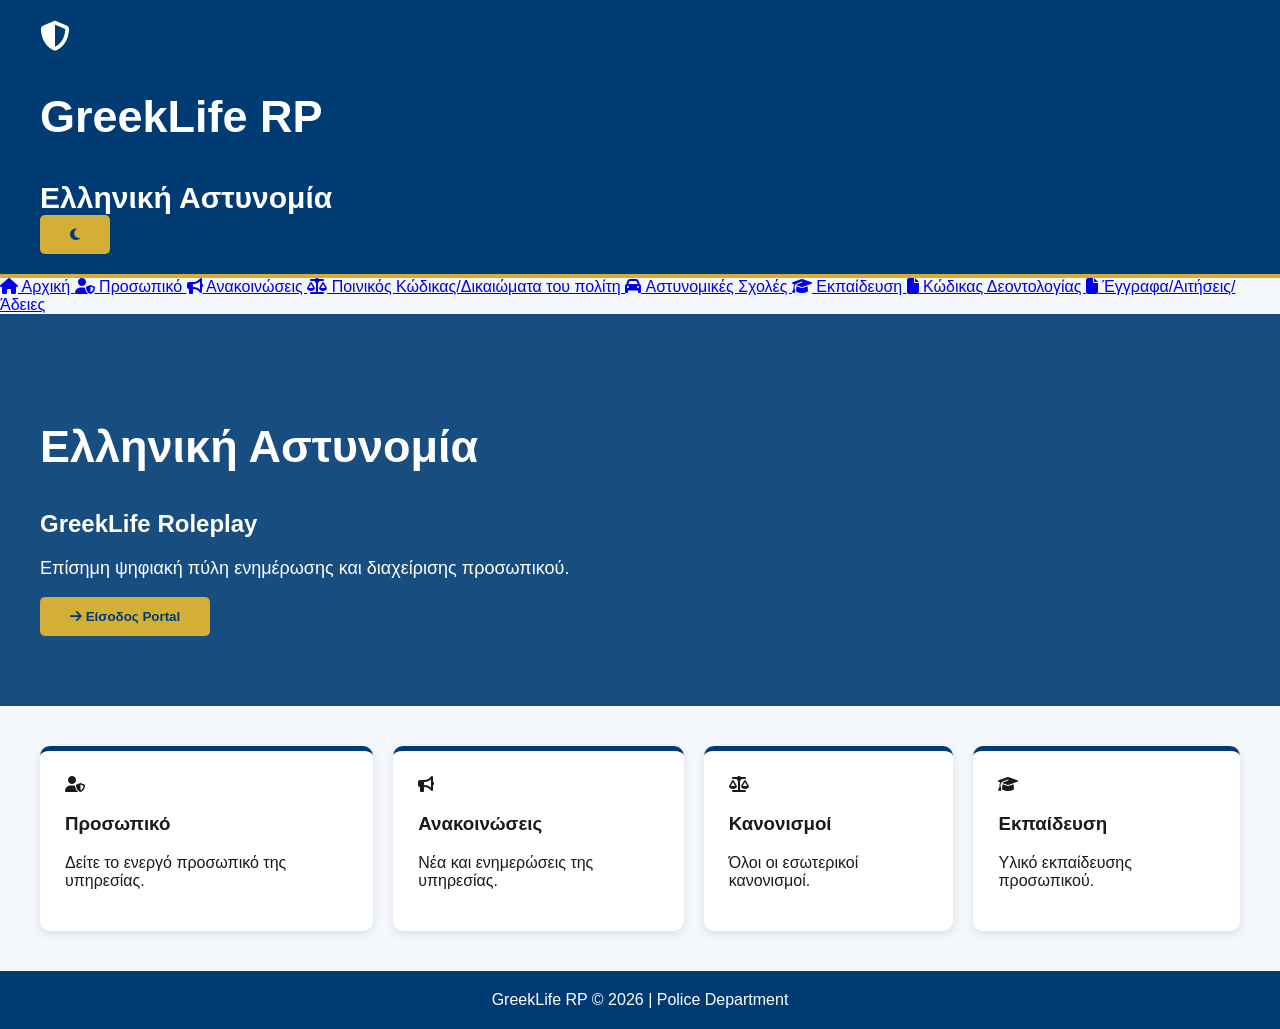
==== index.html/index.html @ 0dd16169 "Add files via upload" ====
<!DOCTYPE html>
<html lang="el">
<head>
    <meta charset="UTF-8">
    <meta name="viewport" content="width=device-width, initial-scale=1.0">

    <title>GreekLife RP | Ελληνική Αστυνομία</title>

    <link rel="stylesheet" href="assets/css/style.css">

    <!-- Icons -->
    <link rel="stylesheet" href="https://cdnjs.cloudflare.com/ajax/libs/font-awesome/6.5.1/css/all.min.css">

</head>

<body>

<header class="topbar">

    <div class="logo">
        <i class="fa-solid fa-shield-halved"></i>
        <div>
            <h2>GreekLife RP</h2>
            <span>Ελληνική Αστυνομία</span>
        </div>
    </div>


    <button id="darkMode">
        <i class="fa-solid fa-moon"></i>
    </button>

</header>


<div class="layout">


<aside class="sidebar">

    <a class="active" href="index.html">
        <i class="fa-solid fa-house"></i>
        Αρχική
    </a>

    <a href="personnel.html">
        <i class="fa-solid fa-user-shield"></i>
        Προσωπικό
    </a>


    <a href="announcements.html">
        <i class="fa-solid fa-bullhorn"></i>
        Ανακοινώσεις
    </a>


    <a href="criminal-code.html">
        <i class="fa-solid fa-scale-balanced"></i>
        Ποινικός Κώδικας/Δικαιώματα του πολίτη
    </a>


    <a href="Astinomikes-Sxoles.html">
        <i class="fa-solid fa-car"></i>
        Aστυνομικές Σχολές
    </a>


    <a href="training.html">
        <i class="fa-solid fa-graduation-cap"></i>
        Εκπαίδευση
    </a>


    <a href="informations.html">
        <i class="fa-solid fa-file"></i>
        Κώδικας Δεοντολογίας
    </a>
 
    <a href="documents.html">
        <i class="fa-solid fa-file"></i>
        Έγγραφα/Αιτήσεις/Άδειες 
    </a>
    

</aside>



<main>


<section class="hero">

    <h1>Ελληνική Αστυνομία</h1>

    <h2>GreekLife Roleplay</h2>

    <p>
        Επίσημη ψηφιακή πύλη ενημέρωσης και διαχείρισης προσωπικού.
    </p>


    <button>
        <i class="fa-solid fa-arrow-right"></i>
        Είσοδος Portal
    </button>


</section>



<section class="cards">


<div class="card">
<i class="fa-solid fa-user-shield"></i>
<h3>Προσωπικό</h3>
<p>Δείτε το ενεργό προσωπικό της υπηρεσίας.</p>
</div>



<div class="card">
<i class="fa-solid fa-bullhorn"></i>
<h3>Ανακοινώσεις</h3>
<p>Νέα και ενημερώσεις της υπηρεσίας.</p>
</div>



<div class="card">
<i class="fa-solid fa-scale-balanced"></i>
<h3>Κανονισμοί</h3>
<p>Όλοι οι εσωτερικοί κανονισμοί.</p>
</div>



<div class="card">
<i class="fa-solid fa-graduation-cap"></i>
<h3>Εκπαίδευση</h3>
<p>Υλικό εκπαίδευσης προσωπικού.</p>
</div>



</section>


</main>


</div>



<footer>

GreekLife RP © 2026 | Police Department

</footer>


<script src="assets/js/main.js"></script>

</body>
</html>
---- index.html/assets/css/style.css ----
/* General */
body {
    margin: 0;
    padding: 0;
    font-family: Arial, sans-serif;
    background: #f4f7fb;
    color: #1a1a1a;
}


/* Header */
header {
    background: #003b73;
    color: white;
    padding: 20px 40px;
    border-bottom: 4px solid #d4af37;
}


.logo {
    font-size: 30px;
    font-weight: bold;
}


nav {
    margin-top: 15px;
}


nav a {
    color: white;
    text-decoration: none;
    margin-right: 20px;
    font-weight: bold;
}


nav a:hover {
    color: #d4af37;
}



/* Main Hero */
.hero {
    background: linear-gradient(
        rgba(0,59,115,0.9),
        rgba(0,59,115,0.9)
    );

    color: white;
    padding: 70px 40px;
}


.hero h1 {
    font-size: 45px;
}


.hero p {
    font-size: 18px;
}



/* Button */
button {
    background: #d4af37;
    color: #003b73;
    border: none;
    padding: 12px 30px;
    font-weight: bold;
    border-radius: 5px;
    cursor: pointer;
}


button:hover {
    background: white;
}



/* Cards */
.cards {
    display: flex;
    gap: 20px;
    padding: 40px;
}


.card {
    background: white;
    border-top: 5px solid #003b73;
    padding: 25px;
    border-radius: 10px;
    box-shadow: 0 3px 10px rgba(0,0,0,0.1);
}


.card h2 {
    color: #003b73;
}



/* Documents Greek Style */

.greek-background {

    background: linear-gradient(
        180deg,
        #0d5eaf,
        #ffffff,
        #0d5eaf
    );

    padding: 40px;
    border-radius: 15px;
}



.document-category {

    background: rgba(255,255,255,0.95);

    border-left: 6px solid #0d5eaf;

    border-radius: 12px;

    padding: 25px;

    margin-bottom: 30px;

    box-shadow: 0 5px 15px rgba(0,0,0,0.2);

}



.document-category h2 {

    color: #0d5eaf;

    border-bottom: 2px solid #0d5eaf;

    padding-bottom: 10px;

}



.document-category h3 {

    color: #003b73;

}



.document-category li {

    margin-bottom: 8px;

}



/* FIME Stages */

.stages {

    display: flex;

    gap: 20px;

    margin-top: 20px;

}



.stage {

    background: white;

    padding: 20px;

    border-radius: 10px;

    border-top: 4px solid #003b73;

    flex: 1;

    box-shadow: 0 3px 10px rgba(0,0,0,0.1);

}



.stage h4 {

    color: #003b73;

}



/* Footer */

footer {

    background: #003b73;

    color: white;

    text-align: center;

    padding: 20px;

}
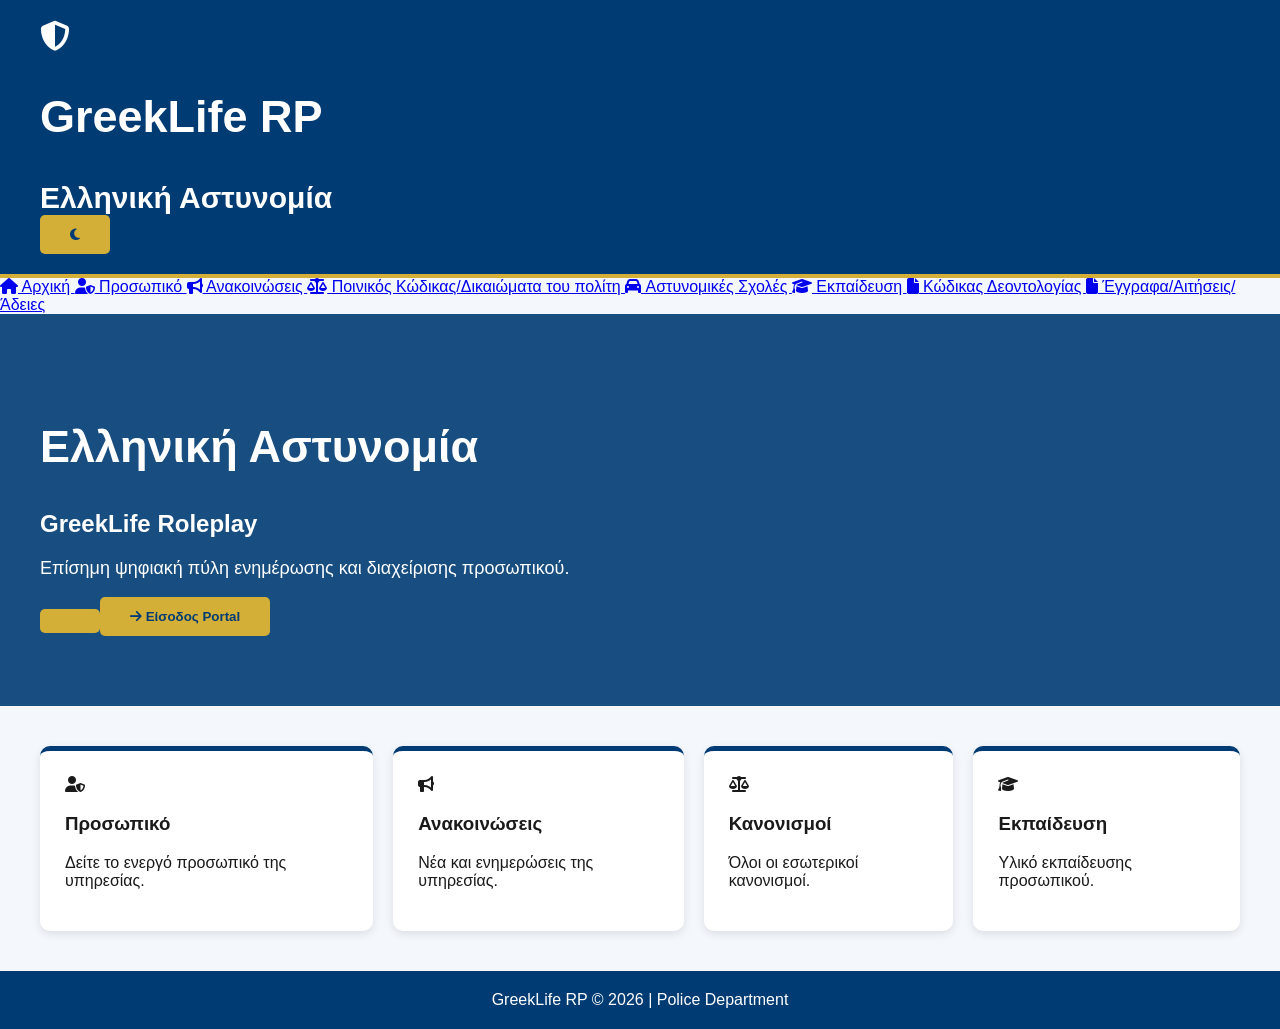
==== commit 0a71f078: "Add files via upload" ====
--- a/index.html/index.html
+++ b/index.html/index.html
@@ -103,9 +103,13 @@
 
 
     <button>
+       <a href="discord.html">
+    <button>
         <i class="fa-solid fa-arrow-right"></i>
         Είσοδος Portal
     </button>
+</a>
+</a>
 
 
 </section>
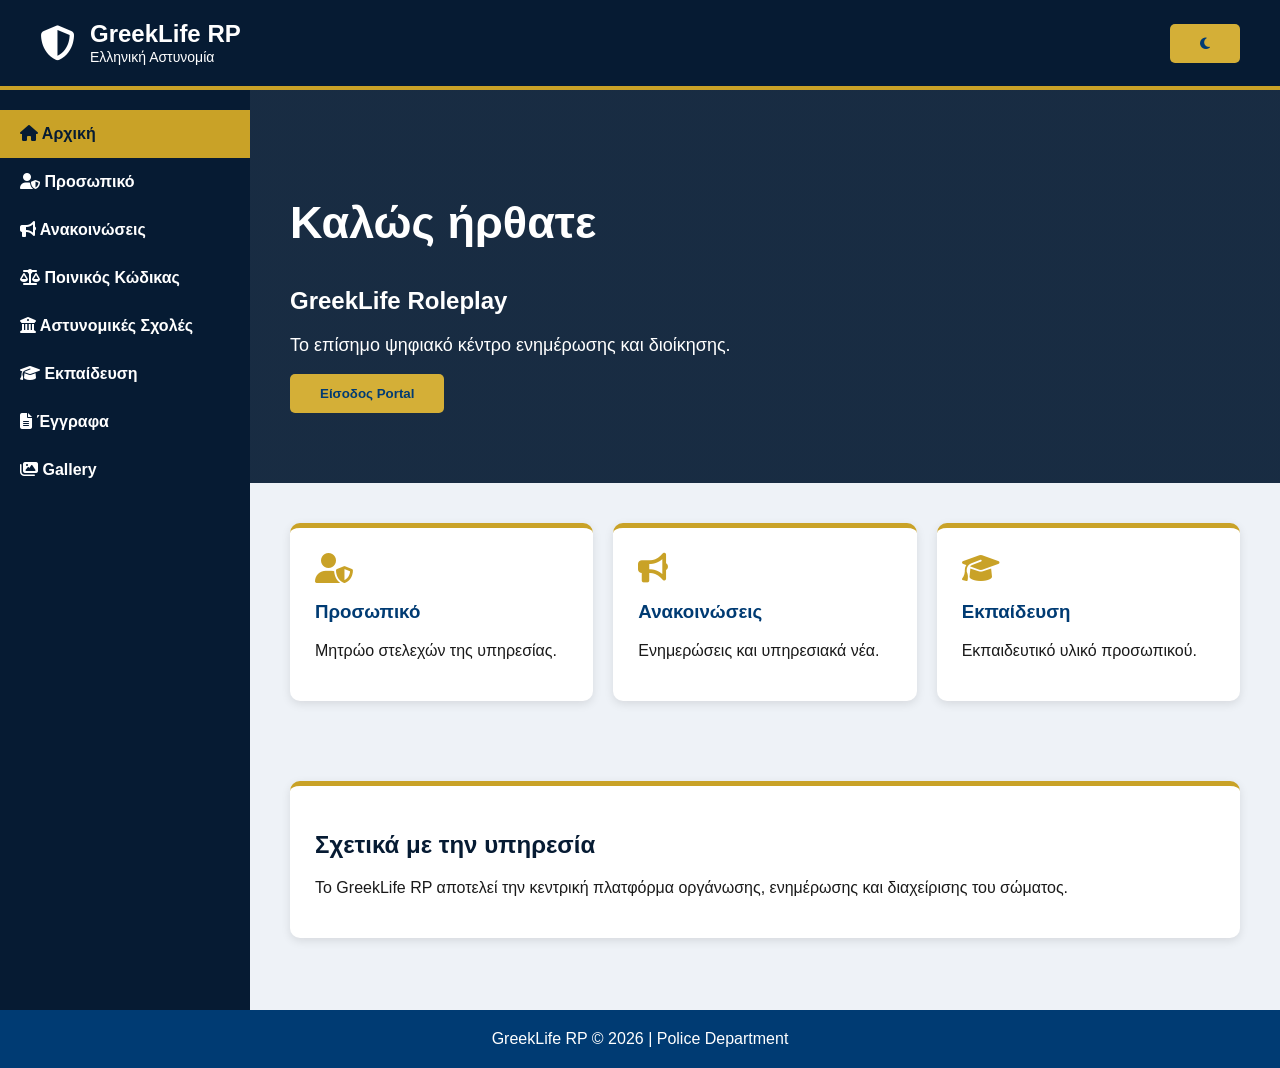
==== commit e369f025: "Add files via upload" ====
--- a/index.html/index.html
+++ b/index.html/index.html
@@ -1,174 +1,490 @@
 <!DOCTYPE html>
 <html lang="el">
+
 <head>
-    <meta charset="UTF-8">
-    <meta name="viewport" content="width=device-width, initial-scale=1.0">
-
-    <title>GreekLife RP | Ελληνική Αστυνομία</title>
-
-    <link rel="stylesheet" href="assets/css/style.css">
-
-    <!-- Icons -->
-    <link rel="stylesheet" href="https://cdnjs.cloudflare.com/ajax/libs/font-awesome/6.5.1/css/all.min.css">
+
+<meta charset="UTF-8">
+
+<meta name="viewport" content="width=device-width, initial-scale=1.0">
+
+<title>GreekLife RP | Αρχική</title>
+
+
+<link rel="stylesheet" href="assets/css/style.css">
+
+
+<link rel="stylesheet"
+href="https://cdnjs.cloudflare.com/ajax/libs/font-awesome/6.5.1/css/all.min.css">
+
+
+<style>
+
+body{
+background:#eef2f7;
+}
+
+
+/* PREMIUM HERO */
+
+.hero{
+
+background:
+linear-gradient(
+rgba(6,27,51,.92),
+rgba(6,27,51,.92)
+);
+
+}
+
+
+
+/* PREMIUM CARDS */
+
+
+.card{
+
+border-top:5px solid #c9a227;
+
+transition:.3s;
+
+}
+
+
+
+.card:hover{
+
+transform:translateY(-8px);
+
+box-shadow:0 8px 20px rgba(0,0,0,.2);
+
+}
+
+
+
+.card i{
+
+color:#c9a227;
+
+}
+
+
+
+
+
+/* SIDEBAR */
+
+.sidebar{
+
+background:#061b33;
+
+}
+
+
+
+.sidebar a:hover,
+.sidebar .active{
+
+background:#c9a227;
+
+color:#061b33;
+
+}
+
+
+
+
+
+/* HEADER */
+
+.topbar{
+
+background:#061b33;
+
+border-bottom:4px solid #c9a227;
+
+}
+
+
+
+
+</style>
+
 
 </head>
 
+
+
 <body>
 
+
+
+
+
 <header class="topbar">
 
-    <div class="logo">
-        <i class="fa-solid fa-shield-halved"></i>
-        <div>
-            <h2>GreekLife RP</h2>
-            <span>Ελληνική Αστυνομία</span>
-        </div>
-    </div>
-
-
-    <button id="darkMode">
-        <i class="fa-solid fa-moon"></i>
-    </button>
+
+
+<div class="logo">
+
+
+<i class="fa-solid fa-shield-halved"></i>
+
+
+<div>
+
+
+<h2>GreekLife RP</h2>
+
+
+<span>Ελληνική Αστυνομία</span>
+
+
+</div>
+
+
+
+</div>
+
+
+
+
+
+<button id="darkMode">
+
+<i class="fa-solid fa-moon"></i>
+
+</button>
+
+
+
 
 </header>
 
 
+
+
+
+
+
+
 <div class="layout">
 
 
+
+
+
+
 <aside class="sidebar">
 
-    <a class="active" href="index.html">
-        <i class="fa-solid fa-house"></i>
-        Αρχική
-    </a>
-
-    <a href="personnel.html">
-        <i class="fa-solid fa-user-shield"></i>
-        Προσωπικό
-    </a>
-
-
-    <a href="announcements.html">
-        <i class="fa-solid fa-bullhorn"></i>
-        Ανακοινώσεις
-    </a>
-
-
-    <a href="criminal-code.html">
-        <i class="fa-solid fa-scale-balanced"></i>
-        Ποινικός Κώδικας/Δικαιώματα του πολίτη
-    </a>
-
-
-    <a href="Astinomikes-Sxoles.html">
-        <i class="fa-solid fa-car"></i>
-        Aστυνομικές Σχολές
-    </a>
-
-
-    <a href="training.html">
-        <i class="fa-solid fa-graduation-cap"></i>
-        Εκπαίδευση
-    </a>
-
-
-    <a href="informations.html">
-        <i class="fa-solid fa-file"></i>
-        Κώδικας Δεοντολογίας
-    </a>
- 
-    <a href="documents.html">
-        <i class="fa-solid fa-file"></i>
-        Έγγραφα/Αιτήσεις/Άδειες 
-    </a>
-    
+
+
+<a class="active" href="index.html">
+
+<i class="fa-solid fa-house"></i>
+
+Αρχική
+
+</a>
+
+
+
+
+
+<a href="personnel.html">
+
+<i class="fa-solid fa-user-shield"></i>
+
+Προσωπικό
+
+</a>
+
+
+
+
+
+<a href="announcements.html">
+
+<i class="fa-solid fa-bullhorn"></i>
+
+Ανακοινώσεις
+
+</a>
+
+
+
+
+
+<a href="criminal-code.html">
+
+<i class="fa-solid fa-scale-balanced"></i>
+
+Ποινικός Κώδικας
+
+</a>
+
+
+
+
+
+<a href="Astinomikes-Sxoles.html">
+
+<i class="fa-solid fa-building-columns"></i>
+
+Αστυνομικές Σχολές
+
+</a>
+
+
+
+
+
+<a href="training.html">
+
+<i class="fa-solid fa-graduation-cap"></i>
+
+Εκπαίδευση
+
+</a>
+
+
+
+
+
+<a href="documents.html">
+
+<i class="fa-solid fa-file-lines"></i>
+
+Έγγραφα
+
+</a>
+
+
+
+
+
+<a href="gallery.html">
+
+<i class="fa-solid fa-images"></i>
+
+Gallery
+
+</a>
+
+
+
 
 </aside>
 
 
 
+
+
+
+
+
 <main>
 
 
+
+
+
+
 <section class="hero">
 
-    <h1>Ελληνική Αστυνομία</h1>
-
-    <h2>GreekLife Roleplay</h2>
-
-    <p>
-        Επίσημη ψηφιακή πύλη ενημέρωσης και διαχείρισης προσωπικού.
-    </p>
-
-
-    <button>
-       <a href="discord.html">
-    <button>
-        <i class="fa-solid fa-arrow-right"></i>
-        Είσοδος Portal
-    </button>
-</a>
-</a>
+
+<h1>
+
+Καλώς ήρθατε
+
+</h1>
+
+
+<h2>
+
+GreekLife Roleplay
+
+</h2>
+
+
+
+<p>
+
+Το επίσημο ψηφιακό κέντρο ενημέρωσης και διοίκησης.
+
+</p>
+
+
+
+<button>
+
+Είσοδος Portal
+
+</button>
+
 
 
 </section>
 
 
 
+
+
+
+
+
+
 <section class="cards">
 
 
+
+
+
+
 <div class="card">
+
+
 <i class="fa-solid fa-user-shield"></i>
-<h3>Προσωπικό</h3>
-<p>Δείτε το ενεργό προσωπικό της υπηρεσίας.</p>
-</div>
+
+
+<h3>
+
+Προσωπικό
+
+</h3>
+
+
+<p>
+
+Μητρώο στελεχών της υπηρεσίας.
+
+</p>
+
+
+</div>
+
+
+
+
 
 
 
 <div class="card">
+
+
 <i class="fa-solid fa-bullhorn"></i>
-<h3>Ανακοινώσεις</h3>
-<p>Νέα και ενημερώσεις της υπηρεσίας.</p>
-</div>
+
+
+<h3>
+
+Ανακοινώσεις
+
+</h3>
+
+
+<p>
+
+Ενημερώσεις και υπηρεσιακά νέα.
+
+</p>
+
+
+</div>
+
+
+
+
 
 
 
 <div class="card">
-<i class="fa-solid fa-scale-balanced"></i>
-<h3>Κανονισμοί</h3>
-<p>Όλοι οι εσωτερικοί κανονισμοί.</p>
-</div>
-
-
-
-<div class="card">
+
+
 <i class="fa-solid fa-graduation-cap"></i>
-<h3>Εκπαίδευση</h3>
-<p>Υλικό εκπαίδευσης προσωπικού.</p>
-</div>
+
+
+<h3>
+
+Εκπαίδευση
+
+</h3>
+
+
+<p>
+
+Εκπαιδευτικό υλικό προσωπικού.
+
+</p>
+
+
+</div>
+
+
+
+
 
 
 
 </section>
 
 
+
+
+
+
+
+
+
+<section class="card" style="margin:40px;">
+
+
+<h2 style="color:#061b33;">
+
+Σχετικά με την υπηρεσία
+
+</h2>
+
+
+<p>
+
+Το GreekLife RP αποτελεί την κεντρική πλατφόρμα
+οργάνωσης, ενημέρωσης και διαχείρισης
+του σώματος.
+
+</p>
+
+
+</section>
+
+
+
+
+
+
 </main>
 
 
-</div>
+
+</div>
+
+
+
+
+
 
 
 
 <footer>
 
+
 GreekLife RP © 2026 | Police Department
 
+
 </footer>
 
 
-<script src="assets/js/main.js"></script>
+
+
 
 </body>
-</html>
+
+</html>
--- a/index.html/assets/css/style.css
+++ b/index.html/assets/css/style.css
@@ -1,224 +1,1010 @@
-/* General */
+/* =========================
+   GENERAL
+========================= */
+
 body {
-    margin: 0;
-    padding: 0;
-    font-family: Arial, sans-serif;
-    background: #f4f7fb;
-    color: #1a1a1a;
-}
-
-
-/* Header */
-header {
-    background: #003b73;
-    color: white;
-    padding: 20px 40px;
-    border-bottom: 4px solid #d4af37;
-}
+
+    margin:0;
+    padding:0;
+
+    font-family:Arial, sans-serif;
+
+    background:#f4f7fb;
+
+    color:#1a1a1a;
+
+}
+
+
+
+/* =========================
+   HEADER
+========================= */
+
+
+.topbar {
+
+    background:#003b73;
+
+    color:white;
+
+    padding:20px 40px;
+
+    border-bottom:4px solid #d4af37;
+
+    display:flex;
+
+    justify-content:space-between;
+
+    align-items:center;
+
+}
+
 
 
 .logo {
-    font-size: 30px;
-    font-weight: bold;
-}
-
-
-nav {
-    margin-top: 15px;
-}
-
-
-nav a {
-    color: white;
-    text-decoration: none;
-    margin-right: 20px;
-    font-weight: bold;
-}
-
-
-nav a:hover {
-    color: #d4af37;
-}
-
-
-
-/* Main Hero */
+
+    display:flex;
+
+    align-items:center;
+
+    gap:15px;
+
+}
+
+
+
+.logo i {
+
+    font-size:35px;
+
+}
+
+
+
+.logo h2 {
+
+    margin:0;
+
+}
+
+
+
+.logo span {
+
+    font-size:14px;
+
+}
+
+
+
+
+
+#darkMode {
+
+    background:#d4af37;
+
+    color:#003b73;
+
+}
+
+
+
+
+
+/* =========================
+   LAYOUT
+========================= */
+
+
+.layout {
+
+    display:flex;
+
+}
+
+
+
+.sidebar {
+
+    width:250px;
+
+    background:#003b73;
+
+    min-height:100vh;
+
+    padding-top:20px;
+
+}
+
+
+
+.sidebar a {
+
+    display:block;
+
+    color:white;
+
+    text-decoration:none;
+
+    padding:15px 20px;
+
+    font-weight:bold;
+
+}
+
+
+
+.sidebar a:hover,
+
+.sidebar .active {
+
+    background:#d4af37;
+
+    color:#003b73;
+
+}
+
+
+
+
+
+main {
+
+    flex:1;
+
+}
+
+
+
+
+
+/* =========================
+   HERO
+========================= */
+
+
 .hero {
-    background: linear-gradient(
-        rgba(0,59,115,0.9),
-        rgba(0,59,115,0.9)
+
+
+    background:
+
+    linear-gradient(
+
+    rgba(0,59,115,0.9),
+
+    rgba(0,59,115,0.9)
+
     );
 
-    color: white;
-    padding: 70px 40px;
-}
+
+    color:white;
+
+    padding:70px 40px;
+
+
+}
+
 
 
 .hero h1 {
-    font-size: 45px;
-}
+
+    font-size:45px;
+
+}
+
 
 
 .hero p {
-    font-size: 18px;
-}
-
-
-
-/* Button */
+
+    font-size:18px;
+
+}
+
+
+
+
+
+
+
+/* =========================
+   BUTTONS
+========================= */
+
+
 button {
-    background: #d4af37;
-    color: #003b73;
-    border: none;
-    padding: 12px 30px;
-    font-weight: bold;
-    border-radius: 5px;
-    cursor: pointer;
-}
+
+    background:#d4af37;
+
+    color:#003b73;
+
+    border:none;
+
+    padding:12px 30px;
+
+    font-weight:bold;
+
+    border-radius:5px;
+
+    cursor:pointer;
+
+}
+
 
 
 button:hover {
-    background: white;
-}
-
-
-
-/* Cards */
+
+    background:white;
+
+}
+
+
+
+
+
+
+
+
+/* =========================
+   CARDS
+========================= */
+
+
 .cards {
-    display: flex;
-    gap: 20px;
-    padding: 40px;
-}
+
+
+    display:flex;
+
+    gap:20px;
+
+    padding:40px;
+
+
+}
+
 
 
 .card {
-    background: white;
-    border-top: 5px solid #003b73;
-    padding: 25px;
-    border-radius: 10px;
-    box-shadow: 0 3px 10px rgba(0,0,0,0.1);
-}
-
-
-.card h2 {
-    color: #003b73;
-}
-
-
-
-/* Documents Greek Style */
-
-.greek-background {
-
-    background: linear-gradient(
-        180deg,
-        #0d5eaf,
-        #ffffff,
-        #0d5eaf
-    );
-
-    padding: 40px;
-    border-radius: 15px;
-}
-
-
-
-.document-category {
-
-    background: rgba(255,255,255,0.95);
-
-    border-left: 6px solid #0d5eaf;
-
-    border-radius: 12px;
-
-    padding: 25px;
-
-    margin-bottom: 30px;
-
-    box-shadow: 0 5px 15px rgba(0,0,0,0.2);
-
-}
-
-
-
-.document-category h2 {
-
-    color: #0d5eaf;
-
-    border-bottom: 2px solid #0d5eaf;
-
-    padding-bottom: 10px;
-
-}
-
-
-
-.document-category h3 {
-
-    color: #003b73;
-
-}
-
-
-
-.document-category li {
-
-    margin-bottom: 8px;
-
-}
-
-
-
-/* FIME Stages */
-
-.stages {
-
-    display: flex;
-
-    gap: 20px;
-
-    margin-top: 20px;
-
-}
-
-
-
-.stage {
-
-    background: white;
-
-    padding: 20px;
-
-    border-radius: 10px;
-
-    border-top: 4px solid #003b73;
-
-    flex: 1;
-
-    box-shadow: 0 3px 10px rgba(0,0,0,0.1);
-
-}
-
-
-
-.stage h4 {
-
-    color: #003b73;
-
-}
-
-
-
-/* Footer */
+
+
+    background:white;
+
+    border-top:5px solid #003b73;
+
+    padding:25px;
+
+    border-radius:10px;
+
+
+    box-shadow:
+
+    0 3px 10px rgba(0,0,0,0.1);
+
+
+    flex:1;
+
+
+}
+
+
+
+.card i {
+
+
+    font-size:30px;
+
+    color:#003b73;
+
+
+}
+
+
+
+.card h3 {
+
+
+    color:#003b73;
+
+
+}
+
+
+
+
+
+
+/* =========================
+   GALLERY
+========================= */
+
+
+.gallery-section {
+
+
+    margin:40px;
+
+    padding:30px;
+
+    background:white;
+
+    border-radius:10px;
+
+    border-top:5px solid #003b73;
+
+
+    box-shadow:
+
+    0 3px 10px rgba(0,0,0,0.1);
+
+
+}
+
+
+
+.gallery-section h2 {
+
+
+    color:#003b73;
+
+    font-size:30px;
+
+
+}
+
+
+
+.gallery-section p {
+
+
+    font-size:18px;
+
+
+}
+
+
+
+
+
+.gallery-upload {
+
+
+    margin:25px 0;
+
+
+}
+
+
+
+
+.gallery-grid {
+
+
+    display:grid;
+
+
+    grid-template-columns:
+
+    repeat(auto-fit,minmax(250px,1fr));
+
+
+    gap:20px;
+
+
+}
+
+
+
+
+
+
+.gallery-grid img {
+
+
+    width:100%;
+
+
+    height:220px;
+
+
+    object-fit:cover;
+
+
+    border-radius:10px;
+
+
+    border:3px solid #003b73;
+
+
+    cursor:pointer;
+
+
+    transition:.3s;
+
+
+}
+
+
+
+
+
+.gallery-grid img:hover {
+
+
+    transform:scale(1.05);
+
+
+}
+
+
+
+
+
+
+
+
+/* =========================
+   FOOTER
+========================= */
+
 
 footer {
 
-    background: #003b73;
-
-    color: white;
-
-    text-align: center;
-
-    padding: 20px;
+
+    background:#003b73;
+
+
+    color:white;
+
+
+    text-align:center;
+
+
+    padding:20px;
+
+
+}
+/* =========================
+   ANNOUNCEMENTS SYSTEM
+========================= */
+
+
+.announcements-section {
+
+
+    max-width:1000px;
+
+
+    margin:40px auto;
+
+
+    padding:30px;
+
+
+    background:white;
+
+
+    border-radius:10px;
+
+
+    border-top:5px solid #003b73;
+
+
+    box-shadow:
+
+    0 3px 10px rgba(0,0,0,0.1);
+
+
+}
+
+
+
+
+
+
+.announcements-section h2 {
+
+
+    text-align:center;
+
+
+    color:#003b73;
+
+
+    font-size:32px;
+
+
+}
+
+
+
+
+
+.announcements-section > p {
+
+
+    text-align:center;
+
+
+    font-size:18px;
+
+
+    margin-bottom:30px;
+
+
+}
+
+
+
+
+
+
+/* =========================
+   ADMIN LOGIN
+========================= */
+
+
+.admin-login {
+
+
+    text-align:center;
+
+
+    margin:25px 0;
+
+
+}
+
+
+
+
+
+
+
+
+/* =========================
+   CREATE ANNOUNCEMENT
+========================= */
+
+
+.announcement-create {
+
+
+    max-width:700px;
+
+
+    margin:30px auto;
+
+
+    padding:25px;
+
+
+    background:#f4f7fb;
+
+
+    border-radius:10px;
+
+
+    border-left:6px solid #003b73;
+
+
+}
+
+
+
+
+
+.announcement-create h3 {
+
+
+    text-align:center;
+
+
+    color:#003b73;
+
+
+}
+
+
+
+
+
+
+.announcement-create input,
+
+.announcement-create select,
+
+.announcement-create textarea {
+
+
+
+    width:100%;
+
+
+    box-sizing:border-box;
+
+
+    padding:12px;
+
+
+    margin-bottom:15px;
+
+
+    border-radius:6px;
+
+
+    border:1px solid #ccc;
+
+
+    font-size:16px;
+
+
+
+}
+
+
+
+
+
+.announcement-create textarea {
+
+
+    height:150px;
+
+
+    resize:none;
+
+
+}
+
+
+
+
+
+
+
+
+/* =========================
+   ANNOUNCEMENT CARDS
+========================= */
+
+
+.announcements-list {
+
+
+    max-width:800px;
+
+
+    margin:40px auto;
+
+
+
+    display:flex;
+
+
+    flex-direction:column;
+
+
+    gap:20px;
+
+
+
+}
+
+
+
+
+
+
+
+.announcement-card {
+
+
+    background:white;
+
+
+    padding:25px;
+
+
+    border-radius:10px;
+
+
+    border-left:7px solid #003b73;
+
+
+
+    box-shadow:
+
+
+    0 3px 10px rgba(0,0,0,0.15);
+
+
+
+}
+
+
+
+
+
+
+
+
+.announcement-card h3 {
+
+
+    color:#003b73;
+
+
+    font-size:24px;
+
+
+    margin-top:0;
+
+
+
+}
+
+
+
+
+
+
+
+.announcement-category {
+
+
+    display:inline-block;
+
+
+    background:#d4af37;
+
+
+    color:#003b73;
+
+
+    padding:6px 15px;
+
+
+    border-radius:20px;
+
+
+    font-weight:bold;
+
+
+    margin:10px 0;
+
+
+
+}
+
+
+
+
+
+
+
+
+.announcement-card small {
+
+
+    display:block;
+
+
+    color:#555;
+
+
+    margin:10px 0;
+
+
+
+}
+
+
+
+
+
+
+
+.announcement-card p {
+
+
+    font-size:17px;
+
+
+    line-height:1.6;
+
+
+
+}
+
+
+
+
+
+
+
+
+.delete-announcement {
+
+
+    background:#a00000;
+
+
+    color:white;
+
+
+    margin-top:15px;
+
+
+
+}
+
+
+
+
+
+.delete-announcement:hover {
+
+
+    background:#700000;
+
+
+
+}
+
+
+
+
+
+
+
+
+/* =========================
+   GALLERY DELETE
+========================= */
+
+
+.gallery-item {
+
+
+    text-align:center;
+
+
+}
+
+
+
+
+
+.delete-photo {
+
+
+    background:#a00000;
+
+
+    color:white;
+
+
+    margin-top:10px;
+
+
+
+}
+
+
+
+
+
+.delete-photo:hover {
+
+
+    background:#700000;
+
+
+
+}
+
+
+
+
+
+
+
+
+/* =========================
+   MOBILE
+========================= */
+
+
+@media(max-width:900px){
+
+
+
+.layout {
+
+
+    flex-direction:column;
+
+
+}
+
+
+
+
+.sidebar {
+
+
+    width:100%;
+
+
+    min-height:auto;
+
+
+}
+
+
+
+
+.cards {
+
+
+    flex-direction:column;
+
+
+}
+
+
+
+
+
+.hero h1 {
+
+
+    font-size:35px;
+
+
+}
+
+
+
+
+
+.gallery-section {
+
+
+    margin:20px;
+
+
+}
+
+
+
+
+
+
+.announcements-section {
+
+
+    margin:20px;
+
+
+    padding:20px;
+
+
+}
+
+
+
+
+
+.announcement-card {
+
+
+    padding:20px;
+
+
+}
+
+
+
 
 }
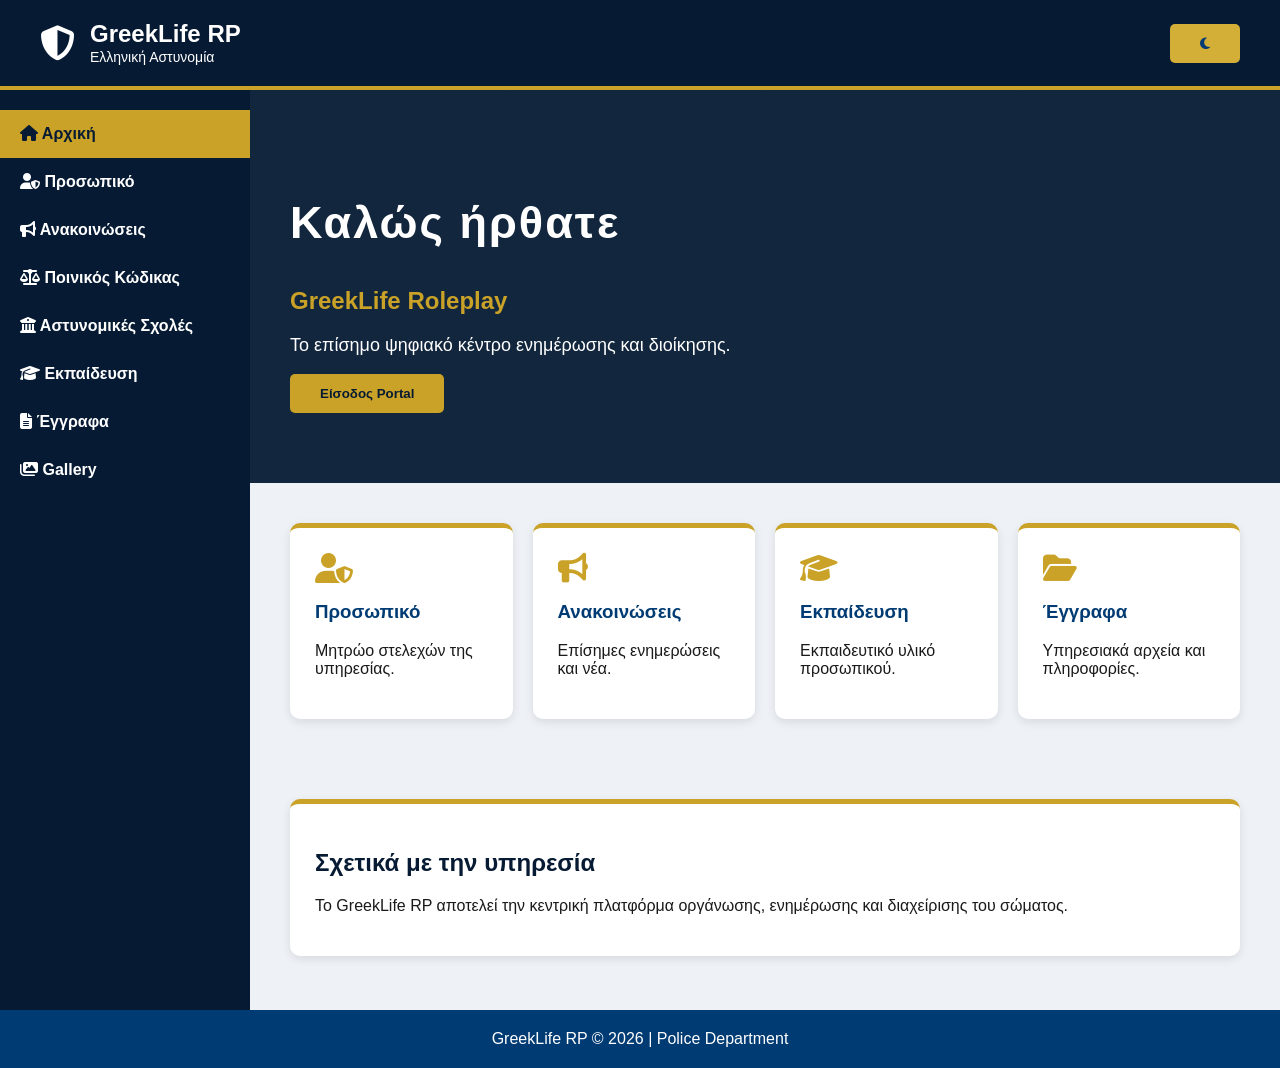
==== commit 2271327c: "Refactor index.html with updated styles and content Updated styles for various elements including th" ====
--- a/index.html/index.html
+++ b/index.html/index.html
@@ -20,62 +20,29 @@
 <style>
 
 body{
+
 background:#eef2f7;
-}
-
-
-/* PREMIUM HERO */
-
-.hero{
-
-background:
-linear-gradient(
-rgba(6,27,51,.92),
-rgba(6,27,51,.92)
-);
-
-}
-
-
-
-/* PREMIUM CARDS */
-
-
-.card{
-
-border-top:5px solid #c9a227;
-
-transition:.3s;
-
-}
-
-
-
-.card:hover{
-
-transform:translateY(-8px);
-
-box-shadow:0 8px 20px rgba(0,0,0,.2);
-
-}
-
-
-
-.card i{
-
-color:#c9a227;
-
-}
-
-
-
-
-
-/* SIDEBAR */
+
+}
+
+
+
+/* PREMIUM COLORS */
+
+
+.topbar{
+
+background:#061b33 !important;
+
+border-bottom:4px solid #c9a227;
+
+}
+
+
 
 .sidebar{
 
-background:#061b33;
+background:#061b33 !important;
 
 }
 
@@ -84,23 +51,114 @@
 .sidebar a:hover,
 .sidebar .active{
 
+background:#c9a227 !important;
+
+color:#061b33 !important;
+
+}
+
+
+
+
+
+.hero{
+
+
+background:
+
+linear-gradient(
+
+rgba(6,27,51,.95),
+
+rgba(6,27,51,.95)
+
+) !important;
+
+
+color:white;
+
+
+}
+
+
+
+
+
+.hero h1{
+
+font-size:45px;
+
+letter-spacing:2px;
+
+}
+
+
+
+.hero h2{
+
+color:#c9a227;
+
+}
+
+
+
+
+
+button{
+
 background:#c9a227;
 
 color:#061b33;
 
-}
-
-
-
-
-
-/* HEADER */
-
-.topbar{
-
-background:#061b33;
-
-border-bottom:4px solid #c9a227;
+border-radius:5px;
+
+}
+
+
+
+button:hover{
+
+background:white;
+
+}
+
+
+
+
+
+.card{
+
+
+border-top:5px solid #c9a227 !important;
+
+
+transition:.3s;
+
+
+}
+
+
+
+.card:hover{
+
+
+transform:translateY(-8px);
+
+
+box-shadow:
+
+0 10px 25px rgba(0,0,0,.2);
+
+
+}
+
+
+
+.card i{
+
+
+color:#c9a227 !important;
+
 
 }
 
@@ -114,6 +172,8 @@
 
 
 
+
+
 <body>
 
 
@@ -142,22 +202,21 @@
 </div>
 
 
-
-</div>
-
+</div>
 
 
 
 
 <button id="darkMode">
 
+
 <i class="fa-solid fa-moon"></i>
 
+
 </button>
 
 
 
-
 </header>
 
 
@@ -167,6 +226,7 @@
 
 
 
+
 <div class="layout">
 
 
@@ -174,6 +234,7 @@
 
 
 
+
 <aside class="sidebar">
 
 
@@ -272,7 +333,6 @@
 
 
 
-
 </aside>
 
 
@@ -282,6 +342,7 @@
 
 
 
+
 <main>
 
 
@@ -289,6 +350,7 @@
 
 
 
+
 <section class="hero">
 
 
@@ -299,6 +361,7 @@
 </h1>
 
 
+
 <h2>
 
 GreekLife Roleplay
@@ -339,7 +402,6 @@
 
 
 
-
 <div class="card">
 
 
@@ -383,7 +445,7 @@
 
 <p>
 
-Ενημερώσεις και υπηρεσιακά νέα.
+Επίσημες ενημερώσεις και νέα.
 
 </p>
 
@@ -423,6 +485,31 @@
 
 
 
+<div class="card">
+
+
+<i class="fa-solid fa-folder-open"></i>
+
+
+<h3>
+
+Έγγραφα
+
+</h3>
+
+
+<p>
+
+Υπηρεσιακά αρχεία και πληροφορίες.
+
+</p>
+
+
+</div>
+
+
+
+
 
 </section>
 
@@ -437,6 +524,7 @@
 <section class="card" style="margin:40px;">
 
 
+
 <h2 style="color:#061b33;">
 
 Σχετικά με την υπηρεσία
@@ -444,15 +532,16 @@
 </h2>
 
 
+
 <p>
 
 Το GreekLife RP αποτελεί την κεντρική πλατφόρμα
-οργάνωσης, ενημέρωσης και διαχείρισης
-του σώματος.
+οργάνωσης, ενημέρωσης και διαχείρισης του σώματος.
 
 </p>
 
 
+
 </section>
 
 
@@ -460,6 +549,7 @@
 
 
 
+
 </main>
 
 
@@ -485,6 +575,15 @@
 
 
 
+
+
+
 </body>
 
-</html>+</html>
+
+
+
+</body>
+
+</html>
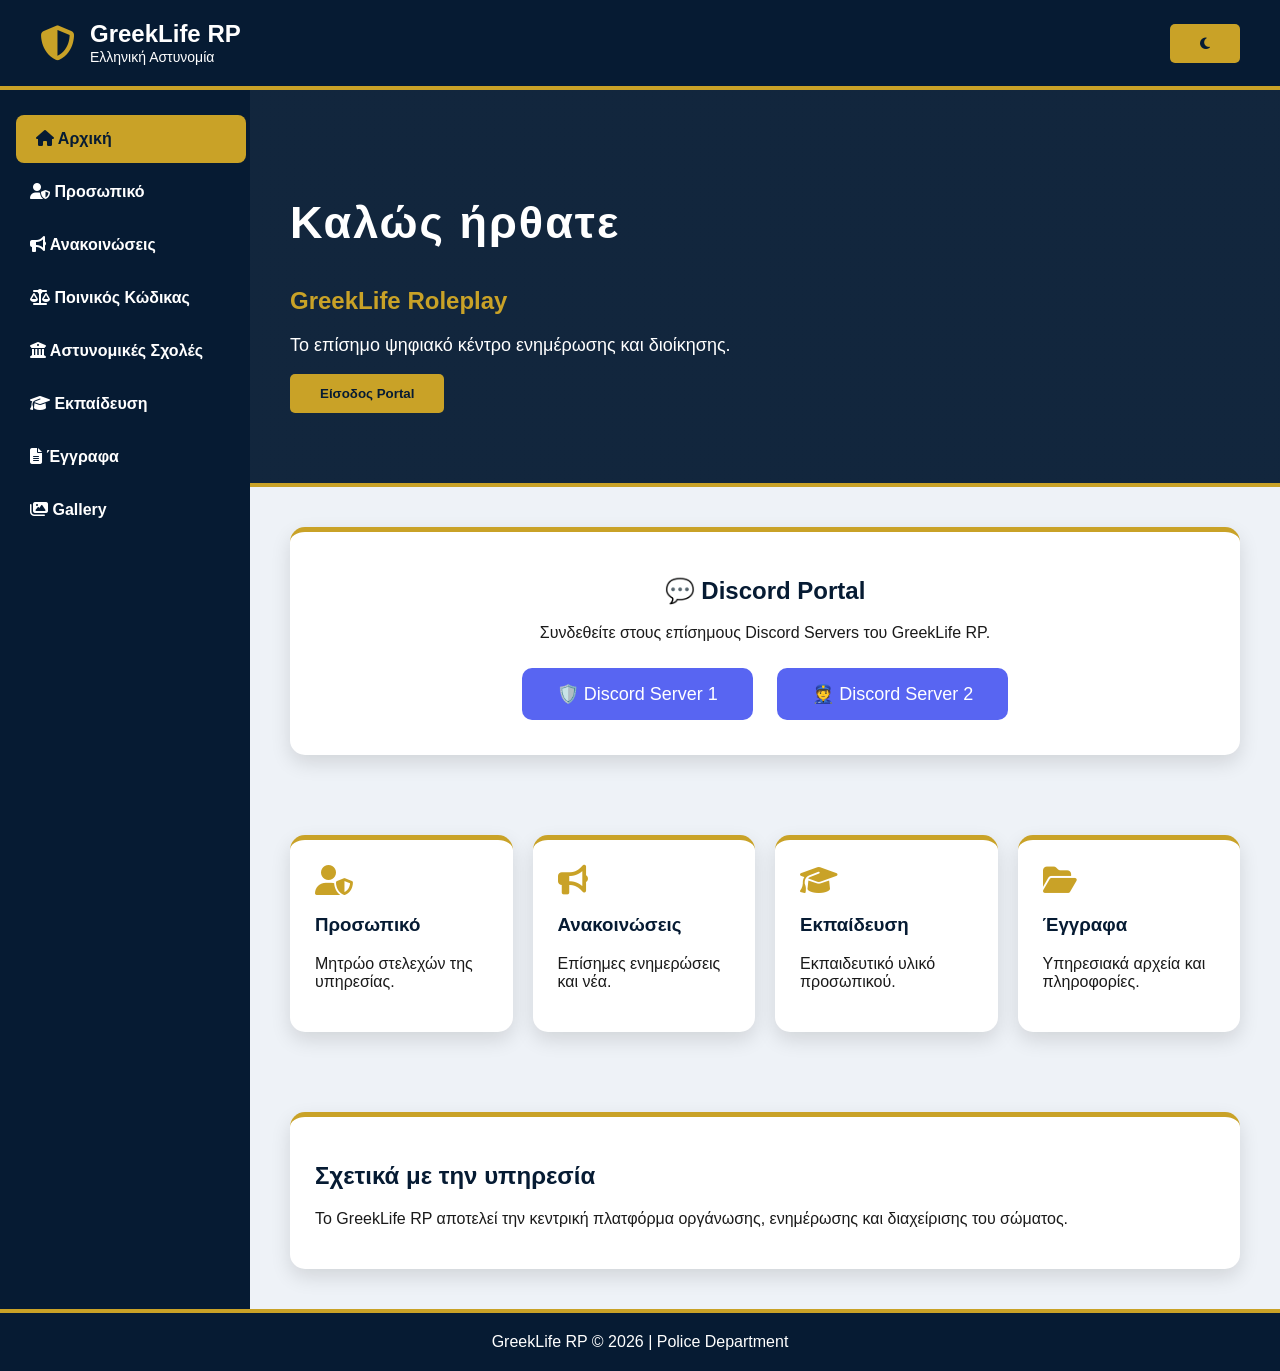
==== commit a0935d0e: "Update index.html" ====
--- a/index.html/index.html
+++ b/index.html/index.html
@@ -20,102 +20,65 @@
 <style>
 
 body{
-
 background:#eef2f7;
-
-}
-
+}
 
 
 /* PREMIUM COLORS */
 
 
 .topbar{
-
 background:#061b33 !important;
-
 border-bottom:4px solid #c9a227;
-
-}
-
+}
 
 
 .sidebar{
-
 background:#061b33 !important;
-
-}
-
+}
 
 
 .sidebar a:hover,
 .sidebar .active{
-
 background:#c9a227 !important;
-
 color:#061b33 !important;
-
-}
-
-
-
+}
 
 
 .hero{
 
-
 background:
-
 linear-gradient(
-
 rgba(6,27,51,.95),
-
 rgba(6,27,51,.95)
-
 ) !important;
 
-
 color:white;
 
-
-}
-
-
-
+}
 
 
 .hero h1{
-
 font-size:45px;
-
 letter-spacing:2px;
-
-}
-
+}
 
 
 .hero h2{
-
 color:#c9a227;
-
-}
-
-
+}
 
 
 
 button{
 
 background:#c9a227;
-
 color:#061b33;
-
 border-radius:5px;
 
 }
 
 
-
 button:hover{
 
 background:white;
@@ -124,45 +87,59 @@
 
 
 
-
-
 .card{
 
-
 border-top:5px solid #c9a227 !important;
 
-
 transition:.3s;
 
-
 }
 
 
 
 .card:hover{
 
-
 transform:translateY(-8px);
 
-
 box-shadow:
-
 0 10px 25px rgba(0,0,0,.2);
 
-
 }
 
 
 
 .card i{
 
-
 color:#c9a227 !important;
 
-
-}
-
-
+}
+
+
+
+/* DISCORD BUTTONS */
+
+
+.discord-btn{
+
+display:inline-block;
+background:#5865F2;
+color:white;
+padding:15px 35px;
+margin:10px;
+border-radius:10px;
+text-decoration:none;
+font-size:18px;
+transition:.3s;
+
+}
+
+
+.discord-btn:hover{
+
+background:#4752c4;
+transform:scale(1.05);
+
+}
 
 
 </style>
@@ -172,18 +149,13 @@
 
 
 
-
-
 <body>
 
 
 
-
-
 <header class="topbar">
 
 
-
 <div class="logo">
 
 
@@ -192,27 +164,21 @@
 
 <div>
 
-
 <h2>GreekLife RP</h2>
 
-
 <span>Ελληνική Αστυνομία</span>
 
-
-</div>
-
-
-</div>
-
+</div>
+
+
+</div>
 
 
 
 <button id="darkMode">
 
-
 <i class="fa-solid fa-moon"></i>
 
-
 </button>
 
 
@@ -224,17 +190,12 @@
 
 
 
-
-
-
 <div class="layout">
 
 
 
 
 
-
-
 <aside class="sidebar">
 
 
@@ -249,8 +210,6 @@
 
 
 
-
-
 <a href="personnel.html">
 
 <i class="fa-solid fa-user-shield"></i>
@@ -261,8 +220,6 @@
 
 
 
-
-
 <a href="announcements.html">
 
 <i class="fa-solid fa-bullhorn"></i>
@@ -273,8 +230,6 @@
 
 
 
-
-
 <a href="criminal-code.html">
 
 <i class="fa-solid fa-scale-balanced"></i>
@@ -285,8 +240,6 @@
 
 
 
-
-
 <a href="Astinomikes-Sxoles.html">
 
 <i class="fa-solid fa-building-columns"></i>
@@ -297,8 +250,6 @@
 
 
 
-
-
 <a href="training.html">
 
 <i class="fa-solid fa-graduation-cap"></i>
@@ -309,8 +260,6 @@
 
 
 
-
-
 <a href="documents.html">
 
 <i class="fa-solid fa-file-lines"></i>
@@ -321,8 +270,6 @@
 
 
 
-
-
 <a href="gallery.html">
 
 <i class="fa-solid fa-images"></i>
@@ -342,15 +289,12 @@
 
 
 
-
 <main>
 
 
 
 
 
-
-
 <section class="hero">
 
 
@@ -383,6 +327,57 @@
 Είσοδος Portal
 
 </button>
+
+
+
+</section>
+
+
+
+
+
+
+
+
+
+<!-- DISCORD PORTAL -->
+
+
+<section class="card" style="margin:40px; text-align:center;">
+
+
+<h2 style="color:#061b33;">
+
+💬 Discord Portal
+
+</h2>
+
+
+<p>
+
+Συνδεθείτε στους επίσημους Discord Servers του GreekLife RP.
+
+</p>
+
+
+
+<a class="discord-btn"
+href="https://discord.com/invite/EqQ7SMtjh2"
+target="_blank">
+
+🛡️ Discord Server 1
+
+</a>
+
+
+
+<a class="discord-btn"
+href="https://discord.com/invite/DjashMKR2s"
+target="_blank">
+
+👮 Discord Server 2
+
+</a>
 
 
 
@@ -562,7 +557,6 @@
 
 
 
-
 <footer>
 
 
@@ -577,13 +571,6 @@
 
 
 
-
 </body>
 
 </html>
-
-
-
-</body>
-
-</html>
--- a/index.html/assets/css/style.css
+++ b/index.html/assets/css/style.css
@@ -1007,4 +1007,287 @@
 
 
 
-}+}
+/* =========================================
+   PREMIUM POLICE THEME UPGRADE
+========================================= */
+
+
+/* COLORS */
+
+:root {
+
+    --navy:#061b33;
+
+    --gold:#c9a227;
+
+    --light:#eef2f7;
+
+}
+
+
+
+/* BODY */
+
+body {
+
+    background:var(--light);
+
+}
+
+
+
+/* HEADER */
+
+.topbar {
+
+    background:var(--navy);
+
+    border-bottom:4px solid var(--gold);
+
+}
+
+
+
+.logo i {
+
+    color:var(--gold);
+
+}
+
+
+
+/* DARK MODE BUTTON */
+
+#darkMode {
+
+    background:var(--gold);
+
+    color:var(--navy);
+
+}
+
+
+
+#darkMode:hover {
+
+    background:white;
+
+}
+
+
+
+/* SIDEBAR */
+
+.sidebar {
+
+    background:var(--navy);
+
+}
+
+
+
+.sidebar a {
+
+    border-radius:8px;
+
+    margin:5px 10px;
+
+    transition:.3s;
+
+}
+
+
+
+.sidebar a:hover,
+
+.sidebar .active {
+
+    background:var(--gold);
+
+    color:var(--navy);
+
+    transform:translateX(6px);
+
+}
+
+
+
+/* HERO */
+
+.hero {
+
+    background:
+
+    linear-gradient(
+
+    rgba(6,27,33,.95),
+
+    rgba(6,27,33,.95)
+
+    );
+
+
+    border-bottom:4px solid var(--gold);
+
+}
+
+
+
+.hero h1 {
+
+    letter-spacing:2px;
+
+}
+
+
+
+.hero h2 {
+
+    color:var(--gold);
+
+}
+
+
+
+/* BUTTONS */
+
+button {
+
+    background:var(--gold);
+
+    color:var(--navy);
+
+}
+
+
+
+button:hover {
+
+    background:white;
+
+}
+
+
+
+/* CARDS */
+
+.card {
+
+    border-top:5px solid var(--gold);
+
+    border-radius:15px;
+
+    box-shadow:
+
+    0 8px 20px rgba(0,0,0,.12);
+
+    transition:.3s;
+
+}
+
+
+
+.card:hover {
+
+    transform:translateY(-6px);
+
+}
+
+
+
+.card i {
+
+    color:var(--gold);
+
+}
+
+
+
+.card h3 {
+
+    color:var(--navy);
+
+}
+
+
+
+/* GALLERY */
+
+.gallery-section {
+
+    border-top:5px solid var(--gold);
+
+}
+
+
+
+.gallery-grid img {
+
+    border:3px solid var(--navy);
+
+}
+
+
+
+/* ANNOUNCEMENTS */
+
+.announcements-section {
+
+    border-top:5px solid var(--gold);
+
+}
+
+
+
+.announcement-card {
+
+    border-left:7px solid var(--navy);
+
+}
+
+
+
+.announcement-card h3 {
+
+    color:var(--navy);
+
+}
+
+
+
+.announcement-category {
+
+    background:var(--gold);
+
+    color:var(--navy);
+
+}
+
+
+
+/* FOOTER */
+
+footer {
+
+    background:var(--navy);
+
+    border-top:4px solid var(--gold);
+
+}
+
+
+
+/* MOBILE */
+
+@media(max-width:900px){
+
+
+.sidebar a {
+
+    margin:5px;
+
+}
+
+
+}
